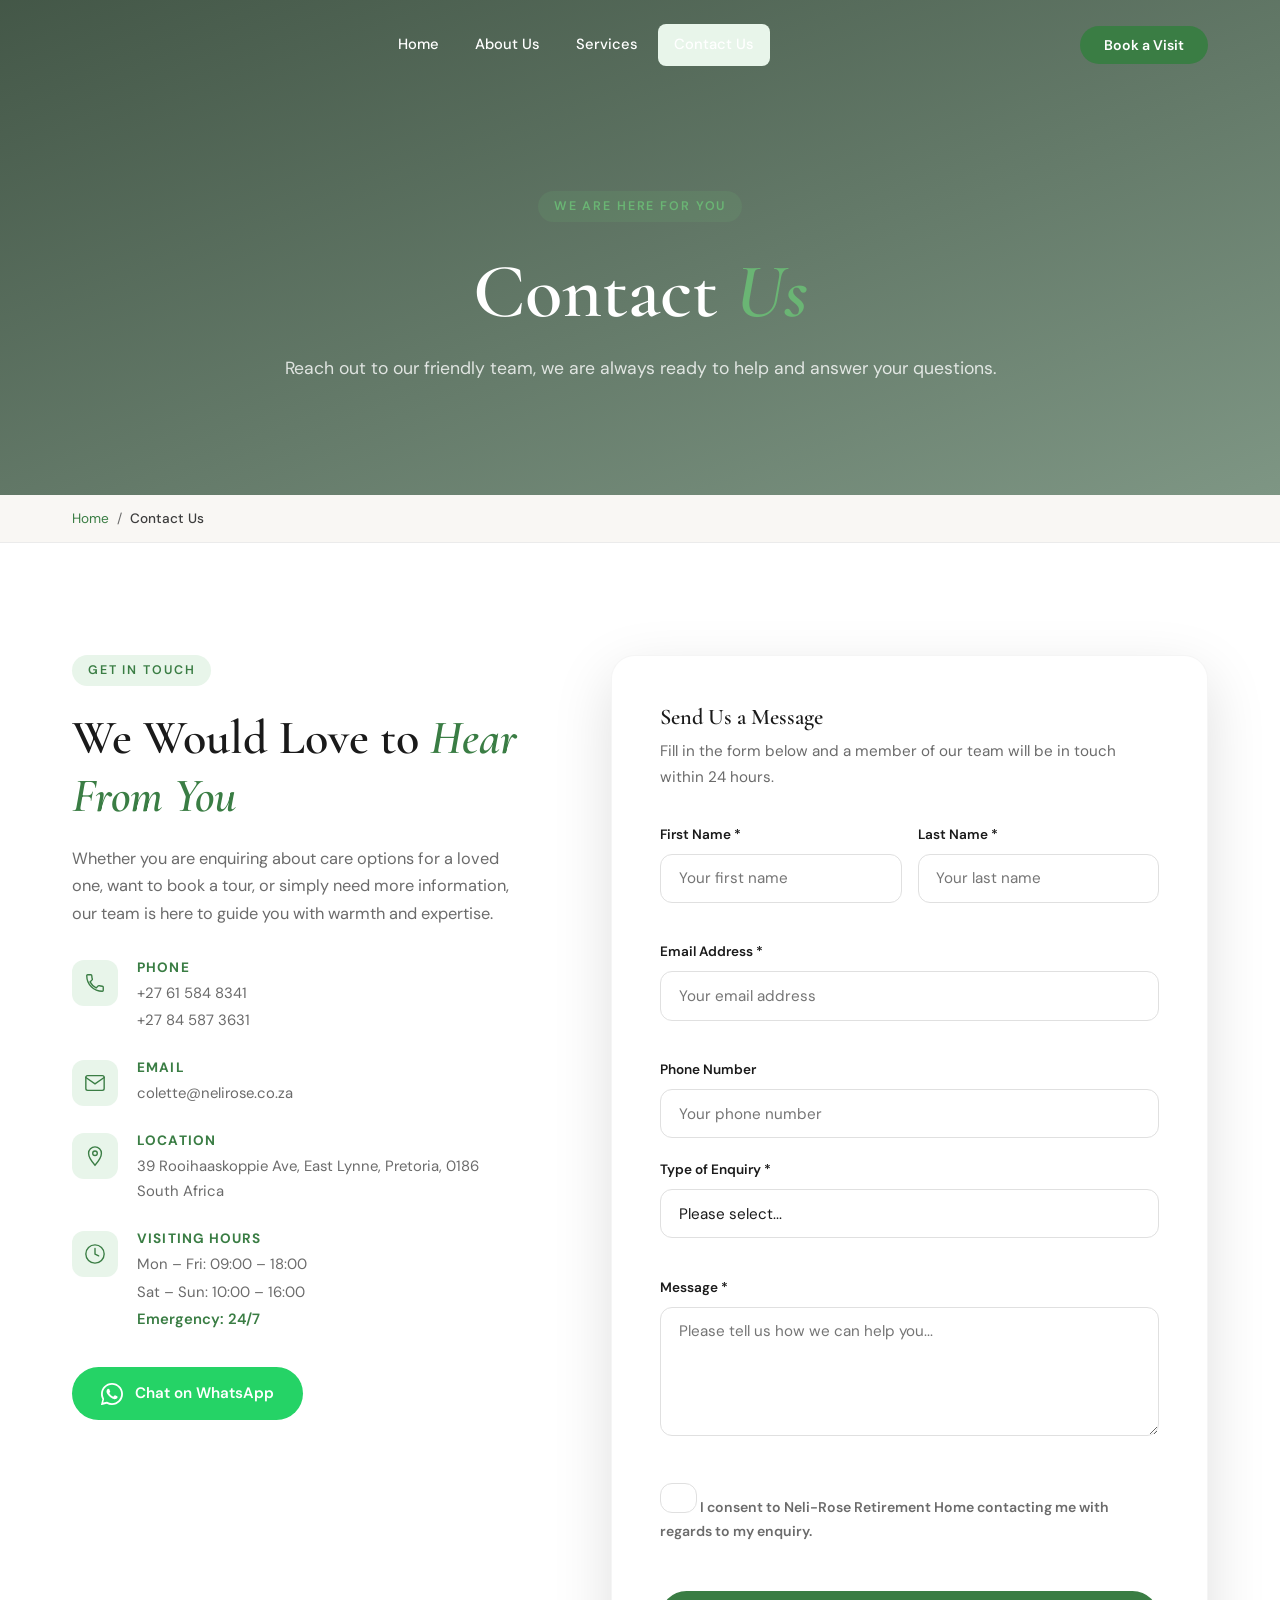
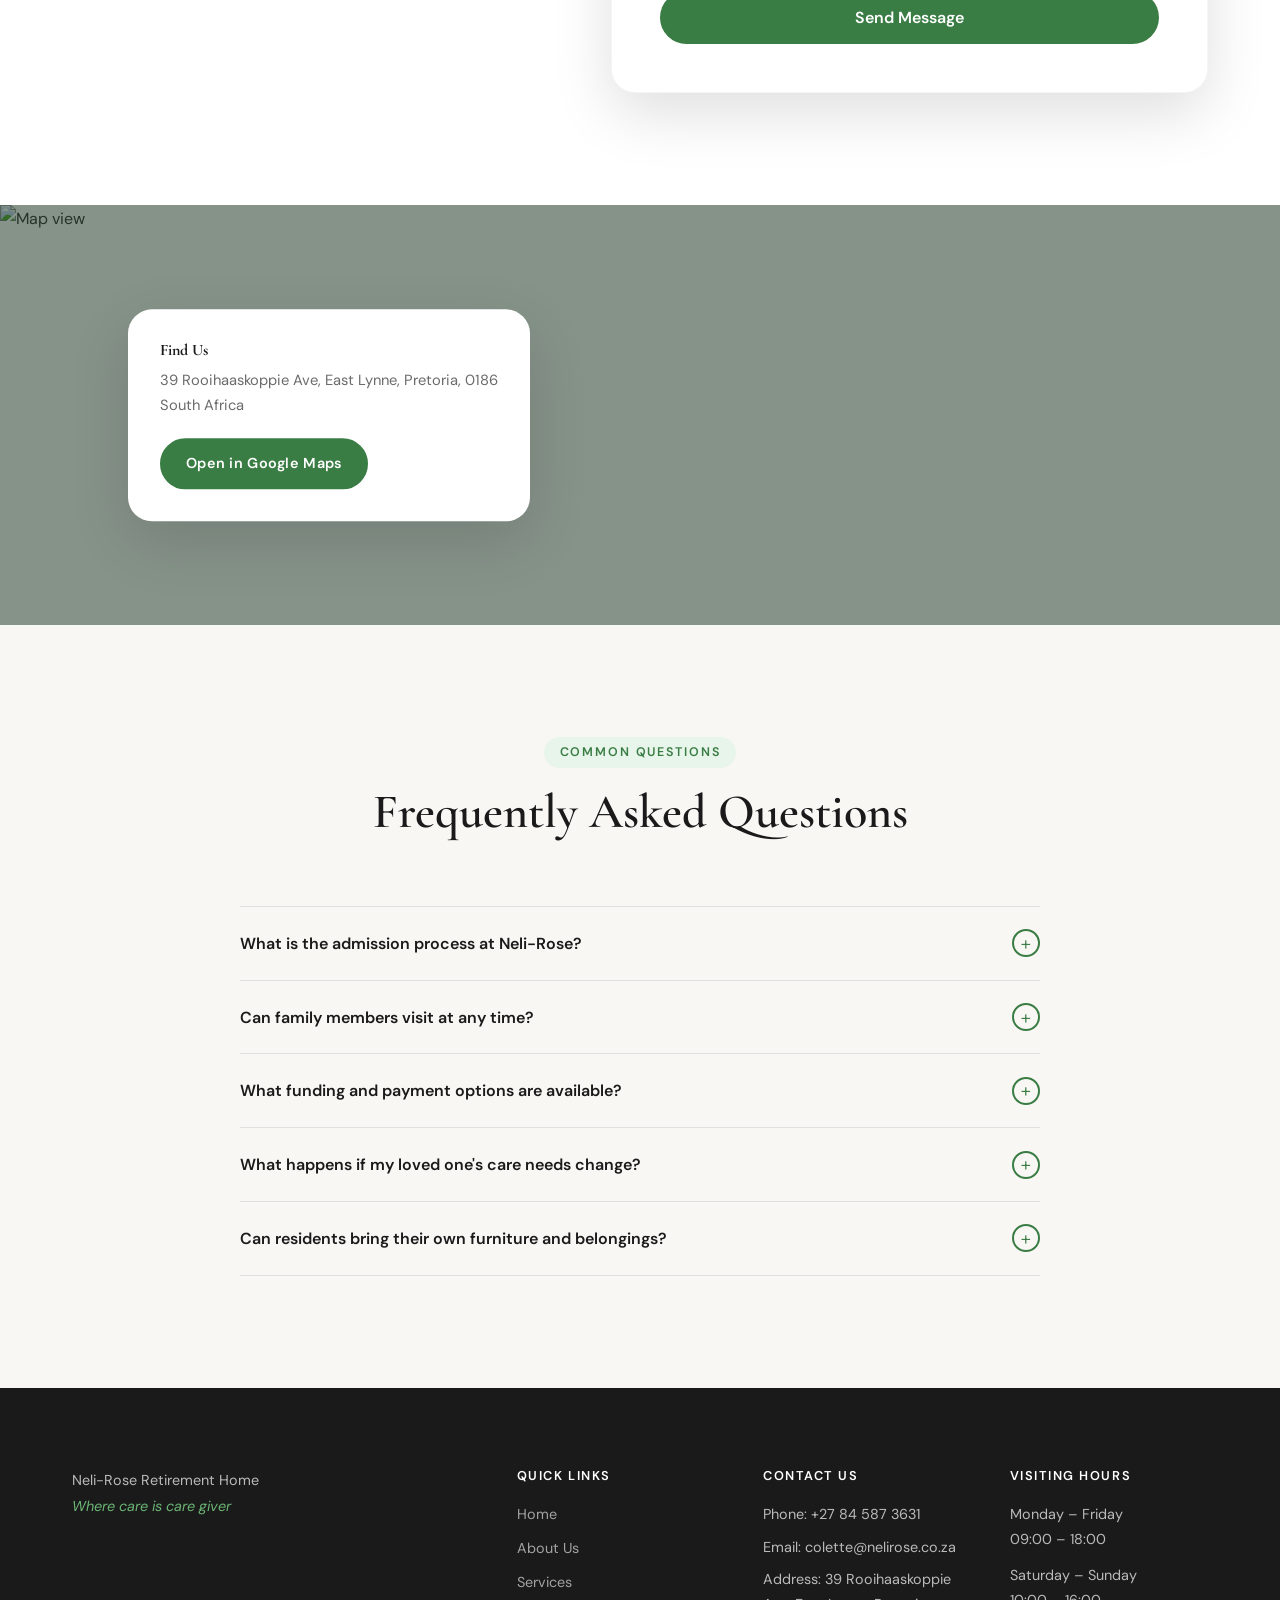
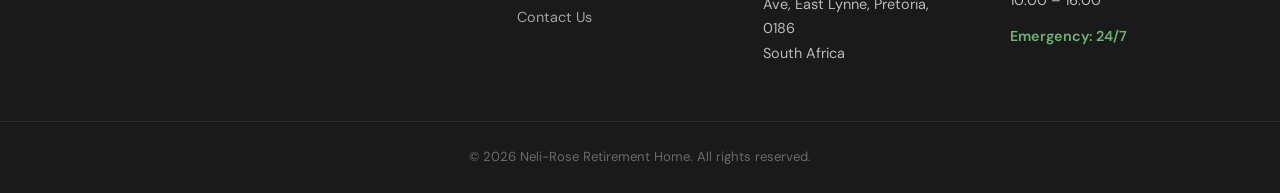
==== contact.html @ 3fb460cc "Add files via upload" ====
<!DOCTYPE html>
<html lang="en">
<head>
  <meta charset="UTF-8" />
  <meta name="viewport" content="width=device-width, initial-scale=1.0" />
  <title>Contact Us | Neli-Rose Retirement Home</title>
  <link rel="stylesheet" href="home.css" />
  <link rel="stylesheet" href="about.css" />
  <link rel="stylesheet" href="contact.css" />
  <link href="https://fonts.googleapis.com/css2?family=Cormorant+Garamond:ital,wght@0,400;0,600;1,400&family=DM+Sans:wght@300;400;500;600&display=swap" rel="stylesheet" />
</head>
<body>

  <nav class="navbar scrolled" id="navbar">
    <div class="nav-inner">
      <a href="home.html" class="nav-logo">
        <img src="Photos/Logo.png" alt="Neli-Rose Logo" onerror="this.style.display='none'"/>
        <span class="logo-fallback" style="display:none">Neli-Rose</span>
      </a>
      <ul class="nav-links">
        <li><a href="home.html">Home</a></li>
        <li><a href="about.html">About Us</a></li>
        <li><a href="services.html">Services</a></li>
        <li><a href="contact.html" class="active">Contact Us</a></li>
      </ul>
      <button class="nav-cta" onclick="location.href='contact.html'">Book a Visit</button>
      <button class="hamburger" id="hamburger"><span></span><span></span><span></span></button>
    </div>
    <div class="mobile-menu" id="mobileMenu">
      <a href="home.html">Home</a>
      <a href="about.html">About Us</a>
      <a href="services.html">Services</a>
      <a href="contact.html">Contact Us</a>
    </div>
  </nav>

  <section class="page-hero">
    <div class="page-hero-bg" style="background-image:url('Photos/green\ roses\ background.jpeg')"></div>
    <div class="page-hero-overlay"></div>
    <div class="page-hero-content">
      <span class="section-tag light">We are here for you</span>
      <h1>Contact <em>Us</em></h1>
      <p>Reach out to our friendly team, we are always ready to help and answer your questions.</p>
    </div>
  </section>

  <div class="breadcrumb-bar">
    <div class="container">
      <a href="home.html">Home</a> <span>/</span> <span>Contact Us</span>
    </div>
  </div>

  <!-- CONTACT MAIN -->
  <section class="contact-section">
    <div class="container contact-layout">

      <!-- INFO SIDEBAR -->
      <div class="contact-info reveal-left">
        <span class="section-tag">Get In Touch</span>
        <h2>We Would Love to <em>Hear From You</em></h2>
        <p>Whether you are enquiring about care options for a loved one, want to book a tour, or simply need more information, our team is here to guide you with warmth and expertise.</p>

        <div class="info-items">
          <div class="info-item">
            <div class="info-icon">
              <svg viewBox="0 0 24 24" fill="none"><path d="M6.62 10.79c1.44 2.83 3.76 5.14 6.59 6.59l2.2-2.2c.27-.27.67-.36 1.02-.24 1.12.37 2.33.57 3.57.57.55 0 1 .45 1 1V20c0 .55-.45 1-1 1-9.39 0-17-7.61-17-17 0-.55.45-1 1-1h3.5c.55 0 1 .45 1 1 0 1.25.2 2.45.57 3.57.11.35.03.74-.25 1.02l-2.2 2.2z" stroke="currentColor" stroke-width="1.5"/></svg>
            </div>
            <div>
              <h4>Phone</h4>
              <p>+27 61 584 8341</p>
              <p>+27  84 587 3631</p>
            </div>
          </div>
          <div class="info-item">
            <div class="info-icon">
              <svg viewBox="0 0 24 24" fill="none"><path d="M4 4h16c1.1 0 2 .9 2 2v12c0 1.1-.9 2-2 2H4c-1.1 0-2-.9-2-2V6c0-1.1.9-2 2-2z" stroke="currentColor" stroke-width="1.5"/><path d="M22 6l-10 7L2 6" stroke="currentColor" stroke-width="1.5" stroke-linecap="round"/></svg>
            </div>
            <div>
              <h4>Email</h4>
              <p>colette@nelirose.co.za</p>
              
            </div>
          </div>
          <div class="info-item">
            <div class="info-icon">
              <svg viewBox="0 0 24 24" fill="none"><path d="M12 2C8.13 2 5 5.13 5 9c0 5.25 7 13 7 13s7-7.75 7-13c0-3.87-3.13-7-7-7z" stroke="currentColor" stroke-width="1.5"/><circle cx="12" cy="9" r="2.5" stroke="currentColor" stroke-width="1.5"/></svg>
            </div>
            <div>
              <h4>Location</h4>
               <p>39 Rooihaaskoppie Ave, East Lynne, Pretoria, 0186<br/>South Africa</p>
            </div>
          </div>
          <div class="info-item">
            <div class="info-icon">
              <svg viewBox="0 0 24 24" fill="none"><circle cx="12" cy="12" r="10" stroke="currentColor" stroke-width="1.5"/><path d="M12 6v6l4 2" stroke="currentColor" stroke-width="1.5" stroke-linecap="round"/></svg>
            </div>
            <div>
              <h4>Visiting Hours</h4>
              <p>Mon – Fri: 09:00 – 18:00</p>
              <p>Sat – Sun: 10:00 – 16:00</p>
              <p style="color:var(--green-primary); font-weight:600;">Emergency: 24/7</p>
            </div>
          </div>
        </div>

        <div class="whatsapp-cta">
          <a href="https://wa.me/27615848341" class="btn-whatsapp">
            <svg viewBox="0 0 24 24" fill="currentColor"><path d="M17.472 14.382c-.297-.149-1.758-.867-2.03-.967-.273-.099-.471-.148-.67.15-.197.297-.767.966-.94 1.164-.173.199-.347.223-.644.075-.297-.15-1.255-.463-2.39-1.475-.883-.788-1.48-1.761-1.653-2.059-.173-.297-.018-.458.13-.606.134-.133.298-.347.446-.52.149-.174.198-.298.298-.497.099-.198.05-.371-.025-.52-.075-.149-.669-1.612-.916-2.207-.242-.579-.487-.5-.669-.51-.173-.008-.371-.01-.57-.01-.198 0-.52.074-.792.372-.272.297-1.04 1.016-1.04 2.479 0 1.462 1.065 2.875 1.213 3.074.149.198 2.096 3.2 5.077 4.487.709.306 1.262.489 1.694.625.712.227 1.36.195 1.871.118.571-.085 1.758-.719 2.006-1.413.248-.694.248-1.289.173-1.413-.074-.124-.272-.198-.57-.347z"/><path d="M12 0C5.373 0 0 5.373 0 12c0 2.123.553 4.117 1.522 5.845L.057 23.476a.5.5 0 00.617.617l5.631-1.465A11.95 11.95 0 0012 24c6.627 0 12-5.373 12-12S18.627 0 12 0zm0 22c-1.93 0-3.74-.524-5.29-1.437l-.379-.228-3.943 1.025 1.025-3.943-.228-.379A9.958 9.958 0 012 12C2 6.477 6.477 2 12 2s10 4.477 10 10-4.477 10-10 10z"/></svg>
            Chat on WhatsApp
          </a>
        </div>
      </div>

      <!-- CONTACT FORM -->
      <div class="contact-form-wrap reveal-right">
        <div class="form-card">
          <h3>Send Us a Message</h3>
          <p>Fill in the form below and a member of our team will be in touch within 24 hours.</p>

          <div id="formSuccess" class="form-success" style="display:none">
            <div class="success-icon">
              <svg viewBox="0 0 48 48" fill="none"><circle cx="24" cy="24" r="20" stroke="currentColor" stroke-width="2"/><path d="M14 24l7 7 13-13" stroke="currentColor" stroke-width="2.5" stroke-linecap="round" stroke-linejoin="round"/></svg>
            </div>
            <h4>Message Sent!</h4>
            <p>Thank you for reaching out. We will be in touch with you shortly.</p>
          </div>

          <form id="contactForm" novalidate>
            <div class="form-row">
              <div class="form-group">
                <label for="firstName">First Name *</label>
                <input type="text" id="firstName" name="firstName" placeholder="Your first name" required />
                <span class="field-error" id="err-firstName"></span>
              </div>
              <div class="form-group">
                <label for="lastName">Last Name *</label>
                <input type="text" id="lastName" name="lastName" placeholder="Your last name" required />
                <span class="field-error" id="err-lastName"></span>
              </div>
            </div>
            <div class="form-group">
              <label for="email">Email Address *</label>
              <input type="email" id="email" name="email" placeholder="Your email address" required />
              <span class="field-error" id="err-email"></span>
            </div>
            <div class="form-group">
              <label for="phone">Phone Number</label>
              <input type="tel" id="phone" name="phone" placeholder="Your phone number" />
            </div>
            <div class="form-group">
              <label for="enquiry">Type of Enquiry *</label>
              <select id="enquiry" name="enquiry" required>
                <option value="">Please select...</option>
                <option value="care">Care Options for a Family Member</option>
                <option value="tour">Schedule a Facility Tour</option>
                <option value="pricing">Pricing Information</option>
                <option value="employment">Employment Opportunities</option>
                <option value="other">Other Enquiry</option>
              </select>
              <span class="field-error" id="err-enquiry"></span>
            </div>
            <div class="form-group">
              <label for="message">Message *</label>
              <textarea id="message" name="message" rows="5" placeholder="Please tell us how we can help you..." required></textarea>
              <span class="field-error" id="err-message"></span>
            </div>
            <div class="form-group checkbox-group">
              <label class="checkbox-label">
                <input type="checkbox" id="consent" name="consent" required />
                <span>I consent to Neli-Rose Retirement Home contacting me with regards to my enquiry.</span>
              </label>
              <span class="field-error" id="err-consent"></span>
            </div>
            <button type="submit" class="btn-submit" id="submitBtn">
              <span class="btn-text">Send Message</span>
              <span class="btn-loading" style="display:none">Sending...</span>
            </button>
          </form>
        </div>
      </div>
    </div>
  </section>

  <!-- MAP PLACEHOLDER -->
  <section class="map-section">
    <div class="map-placeholder">
      <div class="map-overlay-card">
        <h4>Find Us</h4>
        <p>39 Rooihaaskoppie Ave, East Lynne, Pretoria, 0186<br/>South Africa</p>
        <a href="https://www.google.com/maps/dir//Neli-Rose+Retirement+Home,+39+Rooihaaskoppie+Ave,+East+Lynne,+Pretoria,+0186/@-25.8163518,28.2643563,15z/data=!3m1!4b1!4m8!4m7!1m0!1m5!1m1!1s0x1ebfdf857c321971:0xb95bab6977ed4e6b!2m2!1d28.2740045!2d-25.7037298?entry=ttu&g_ep=EgoyMDI2MDQxNS4wIKXMDSoASAFQAw%3D%3D" target="_blank" class="btn-primary" style="font-size:0.9rem; padding:0.7rem 1.5rem;">Open in Google Maps</a>
      </div>
      <div class="map-bg">
        <img src="https://images.unsplash.com/photo-1524661135-423995f22d0b?w=1400&q=80" alt="Map view" />
        <div class="map-tint"></div>
      </div>
    </div>
  </section>

  <!-- FAQ -->
  <section class="faq-section">
    <div class="container">
      <div class="section-header reveal-up">
        <span class="section-tag">Common Questions</span>
        <h2>Frequently Asked Questions</h2>
      </div>
      <div class="faq-list">
        <div class="faq-item reveal-up" style="--delay:0.1s">
          <button class="faq-question" aria-expanded="false">
            What is the admission process at Neli-Rose?
            <span class="faq-icon">+</span>
          </button>
          <div class="faq-answer">
            <p>The admission process begins with an initial enquiry and a tour of our facilities. We then conduct a comprehensive care needs assessment to determine the most appropriate level of care. Our admissions team will guide you through all the necessary paperwork and ensure a smooth, supportive transition for your loved one.</p>
          </div>
        </div>
        <div class="faq-item reveal-up" style="--delay:0.2s">
          <button class="faq-question" aria-expanded="false">
            Can family members visit at any time?
            <span class="faq-icon">+</span>
          </button>
          <div class="faq-answer">
            <p>We welcome family visits during our visiting hours (Monday to Friday 09:00 – 18:00, Saturday and Sunday 10:00 – 16:00). We understand the importance of family connection and work to accommodate special requests outside these hours. During certain health circumstances, visiting protocols may be adjusted in the best interests of all residents.</p>
          </div>
        </div>
        <div class="faq-item reveal-up" style="--delay:0.3s">
          <button class="faq-question" aria-expanded="false">
            What funding and payment options are available?
            <span class="faq-icon">+</span>
          </button>
          <div class="faq-answer">
            <p>We accept private payments, medical aid contributions, and can assist families with applications for government subsidies and the South African Social Security Agency (SASSA) grants where applicable. Our financial advisory team is happy to discuss options confidentially and help you find the best solution for your family.</p>
          </div>
        </div>
        <div class="faq-item reveal-up" style="--delay:0.4s">
          <button class="faq-question" aria-expanded="false">
            What happens if my loved one's care needs change?
            <span class="faq-icon">+</span>
          </button>
          <div class="faq-answer">
            <p>Care plans are reviewed regularly and updated as residents' needs evolve. Our multidisciplinary team continuously monitors each resident's health and wellbeing, and we proactively communicate any changes with families. We can adjust care levels within our facility or, if required, assist with transitions to more specialised care environments.</p>
          </div>
        </div>
        <div class="faq-item reveal-up" style="--delay:0.5s">
          <button class="faq-question" aria-expanded="false">
            Can residents bring their own furniture and belongings?
            <span class="faq-icon">+</span>
          </button>
          <div class="faq-answer">
            <p>Absolutely. We strongly encourage residents to personalise their rooms with meaningful belongings, photographs, and small items of furniture that make them feel at home. Our admissions team will provide a detailed list of what is included and what residents are welcome to bring to help make their space uniquely their own.</p>
          </div>
        </div>
      </div>
    </div>
  </section>

  <footer class="footer">
    <div class="footer-inner">
      <div class="footer-brand">
        <img src="Photos/logo1.png" alt="Neli-Rose" class="footer-logo" onerror="this.style.display='none'" />
        <p>Neli-Rose Retirement Home<br/><em>Where care is care giver</em></p>
        
      </div>
      <div class="footer-nav">
        <h4>Quick Links</h4>
        <a href="home.html">Home</a>
        <a href="about.html">About Us</a>
        <a href="services.html">Services</a>
        <a href="contact.html">Contact Us</a>
      </div>
      <div class="footer-contact">
        <h4>Contact Us</h4>
        <p>Phone: +27  84 587 3631</p>
        <p>Email: colette@nelirose.co.za</p>
        <p>Address: 39 Rooihaaskoppie Ave, East Lynne, Pretoria, 0186<br/>South Africa</p>
      </div>
      <div class="footer-hours">
        <h4>Visiting Hours</h4>
        <p>Monday – Friday<br/>09:00 – 18:00</p>
        <p>Saturday – Sunday<br/>10:00 – 16:00</p>
        <p class="emerg">Emergency: 24/7</p>
      </div>
    </div>
    <div class="footer-bottom">
      <p>&copy; 2026 Neli-Rose Retirement Home. All rights reserved.</p>
    </div>
  </footer>

  <script src="home.js"></script>
  <script src="contact.js"></script>
</body>
</html>
---- home.css ----
/* =============================================
   NELI-ROSE RETIREMENT HOME — HOME.CSS
   Shared stylesheet used across ALL pages.
   Contains: CSS variables, base styles, navbar,
   buttons, hero, stats strip, sections,
   testimonials, footer, animations, responsive.
   ============================================= */

/* ---- CSS CUSTOM PROPERTIES (VARIABLES) ----
   Defined on :root so they are accessible
   anywhere in the stylesheet. Changing a value
   here updates it everywhere it is used. */
:root {
  /* Green palette — brand primary colours */
  --green-primary: #3a7d44;   /* main buttons, active links */
  --green-mid:     #4e9a5a;   /* gradient mid-stop */
  --green-light:   #6ab574;   /* hover accents on dark backgrounds */
  --green-pale:    #e8f5ea;   /* subtle tag/card backgrounds */
  --green-tab:     #2d6a35;   /* darker shade for hover states */

  /* Neutral backgrounds */
  --white:     #ffffff;
  --off-white: #f9f7f4;  /* alternate section background */
  --cream:     #fdf6ee;  /* warm testimonials background */

  /* Text colours */
  --dark:       #1a1a1a;  /* headings */
  --dark-mid:   #2c2c2c;  /* card body text */
  --text:       #3d3d3d;  /* standard paragraph text */
  --text-light: #6b6b6b;  /* secondary / muted text */

  /* Accent colours (used sparingly) */
  --red-accent: #c0392b;  /* values bullets, error states */
  --gold:       #c8964a;  /* star ratings */
  --gold-light: #f0d9b5;  /* hero badge text */

  /* Box shadows — sm for subtle lift, lg for floating cards */
  --shadow-sm: 0 2px 12px rgba(0,0,0,0.07);
  --shadow-md: 0 8px 32px rgba(0,0,0,0.10);
  --shadow-lg: 0 20px 60px rgba(0,0,0,0.13);

  /* Border-radius design tokens */
  --radius:    12px;   /* cards, inputs */
  --radius-lg: 24px;   /* image frames, large cards */

  /* Single shared easing transition */
  --transition: 0.35s cubic-bezier(0.4, 0, 0.2, 1);
}

/* ---- GLOBAL RESET ----
   Removes default browser margin/padding.
   box-sizing: border-box means padding is included
   inside element widths — avoids layout surprises. */
*, *::before, *::after {
  box-sizing: border-box;
  margin: 0;
  padding: 0;
}

/* Smooth scrolling when anchor links are clicked */
html { scroll-behavior: smooth; }

/* Base body — font, background, text colour, no horizontal overflow */
body {
  font-family: 'DM Sans', sans-serif;
  background: var(--white);
  color: var(--text);
  line-height: 1.7;
  overflow-x: hidden;
}

/* ---- TYPOGRAPHY ----
   Headings: Cormorant Garamond (serif/editorial feel)
   Body: DM Sans (clean modern sans-serif)
   clamp() scales font sizes fluidly between mobile and desktop */
h1, h2, h3, h4 {
  font-family: 'Cormorant Garamond', serif;
  line-height: 1.2;
  color: var(--dark);
}
h1 { font-size: clamp(2.8rem, 6vw, 5rem); font-weight: 600; }
h2 { font-size: clamp(2rem, 4vw, 3rem);   font-weight: 600; }
h3 { font-size: 1.4rem; font-weight: 600; }

/* <em> tags render in brand green italic for highlights */
em { font-style: italic; color: var(--green-primary); }

a   { text-decoration: none; color: inherit; }
img { display: block; max-width: 100%; }

/* Reusable centred max-width wrapper for all sections */
.container { max-width: 1200px; margin: 0 auto; padding: 0 2rem; }


/* =============================================
   BUTTONS
   ============================================= */

/* Primary filled green button — main CTAs */
.btn-primary {
  display: inline-block;
  background: var(--green-primary);
  color: var(--white);
  padding: 0.85rem 2.2rem;
  border-radius: 50px;   /* pill shape */
  font-family: 'DM Sans', sans-serif;
  font-weight: 600;
  font-size: 0.95rem;
  letter-spacing: 0.02em;
  transition: var(--transition);
  border: 2px solid var(--green-primary);
  cursor: pointer;
}
.btn-primary:hover {
  background: var(--green-tab);
  border-color: var(--green-tab);
  transform: translateY(-2px);  /* subtle lift on hover */
  box-shadow: 0 8px 24px rgba(58,125,68,0.3);
}

/* Ghost/outline button — used over dark/image backgrounds */
.btn-outline {
  display: inline-block;
  background: transparent;
  color: var(--white);
  padding: 0.85rem 2.2rem;
  border-radius: 50px;
  font-family: 'DM Sans', sans-serif;
  font-weight: 600;
  font-size: 0.95rem;
  letter-spacing: 0.02em;
  border: 2px solid rgba(255,255,255,0.7);
  transition: var(--transition);
}
.btn-outline:hover {
  background: rgba(255,255,255,0.15);
  border-color: var(--white);
  transform: translateY(-2px);
}

/* Light outline variant — used on coloured CTA banners */
.btn-outline-light {
  display: inline-block;
  background: transparent;
  color: var(--white);
  padding: 0.85rem 2.2rem;
  border-radius: 50px;
  font-family: 'DM Sans', sans-serif;
  font-weight: 600;
  font-size: 0.95rem;
  border: 2px solid rgba(255,255,255,0.6);
  transition: var(--transition);
}
.btn-outline-light:hover {
  background: rgba(255,255,255,0.15);
  border-color: white;
}


/* =============================================
   SECTION TAGS (small pill labels above headings)
   ============================================= */
.section-tag {
  display: inline-block;
  font-size: 0.78rem;
  font-weight: 600;
  letter-spacing: 0.15em;
  text-transform: uppercase;
  color: var(--green-primary);
  background: var(--green-pale);
  padding: 0.3rem 1rem;
  border-radius: 50px;
  margin-bottom: 1rem;
}
/* Light variant used on dark backgrounds */
.section-tag.light {
  color: var(--green-light);
  background: rgba(106,181,116,0.15);
}


/* =============================================
   NAVBAR
   Fixed to viewport top.
   Becomes white + shadow when user scrolls > 50px
   (the .scrolled class is added by home.js).
   ============================================= */
.navbar {
  position: fixed;
  top: 0; left: 0; right: 0;
  z-index: 1000;      /* ensures navbar is above all page content */
  transition: var(--transition);
  padding: 0;
}

/* Applied by JS on scroll — white background with shadow */
.navbar.scrolled {
  background: var(--white);
  box-shadow: var(--shadow-sm);
}

/* Horizontal flex row: logo | nav links | CTA */
.nav-inner {
  max-width: 1200px;
  margin: 0 auto;
  padding: 0 2rem;
  height: 90px;   /* increased from 80px to accommodate the larger logo */
  display: flex;
  align-items: center;
  justify-content: space-between;
  gap: 2rem;
}

.nav-logo { display: flex; align-items: center; }

/* Logo image:
   - 72px height so the Neli-Rose text on the logo is readable
   - mix-blend-mode: multiply removes the white PNG background
     by making white pixels transparent on a white surface —
     no need to manually edit the logo image file */
.nav-logo img {
  height: 72px;
  width: auto;
  object-fit: contain;
  mix-blend-mode: multiply;
}

/* Fallback text if logo.png file is not found */
.logo-fallback {
  font-family: 'Cormorant Garamond', serif;
  font-size: 1.4rem;
  font-weight: 600;
  color: var(--dark);
}

/* Horizontal navigation link list */
.nav-links {
  display: flex;
  list-style: none;
  gap: 0.25rem;
  align-items: center;
}
.nav-links a {
  display: block;
  padding: 0.5rem 1rem;
  font-size: 0.92rem;
  font-weight: 500;
  color: var(--dark);
  border-radius: 8px;
  transition: var(--transition);
}
/* When navbar is transparent (over hero), links must be white */
.navbar:not(.scrolled) .nav-links a { color: var(--white); }
.nav-links a:hover, .nav-links a.active {
  color: var(--green-primary);
  background: var(--green-pale);
}
.navbar:not(.scrolled) .nav-links a:hover {
  background: rgba(255,255,255,0.2);
  color: var(--white);
}

/* "Book a Visit" green pill button in the navbar */
.nav-cta {
  background: var(--green-primary);
  color: var(--white);
  border: none;
  padding: 0.6rem 1.5rem;
  border-radius: 50px;
  font-family: 'DM Sans', sans-serif;
  font-weight: 600;
  font-size: 0.88rem;
  cursor: pointer;
  transition: var(--transition);
  white-space: nowrap;
}
.nav-cta:hover { background: var(--green-tab); }

/* Hamburger icon — hidden on desktop, shown on mobile */
.hamburger {
  display: none;
  flex-direction: column;
  gap: 5px;
  background: none;
  border: none;
  cursor: pointer;
  padding: 0.5rem;
}
.hamburger span {
  display: block;
  width: 24px;
  height: 2px;
  background: var(--dark);
  transition: var(--transition);
  border-radius: 2px;
}
/* White bars when navbar is transparent over hero */
.navbar:not(.scrolled) .hamburger span { background: var(--white); }

/* Mobile dropdown — hidden by default, shown when JS adds .open */
.mobile-menu {
  display: none;
  flex-direction: column;
  background: var(--white);
  padding: 1rem 2rem;
  border-top: 1px solid #eee;
  box-shadow: var(--shadow-md);
}
.mobile-menu.open { display: flex; }
.mobile-menu a {
  padding: 0.75rem 0;
  font-weight: 500;
  color: var(--dark);
  border-bottom: 1px solid #f0f0f0;
}
.mobile-menu a:last-child { border-bottom: none; }


/* =============================================
   HERO SECTION
   Full viewport-height with parallax background,
   dark green overlay gradient, and staggered text
   animations using CSS keyframes.
   ============================================= */
.hero {
  position: relative;
  min-height: 100vh;
  display: flex;
  align-items: center;
  overflow: hidden;
}

/* Background image layer — starts at scale(1.05) to allow
   a slow zoom-out effect. Actual zoom is triggered by
   .hero.loaded class added via home.js after page load. */
.hero-bg {
  position: absolute;
  inset: 0;
  background: url('Photos/background1.jpeg') center/cover no-repeat;
  transform: scale(1.05);
  transition: transform 8s ease;
}
.hero.loaded .hero-bg { transform: scale(1); }

/* Dark green gradient overlay for text contrast */
.hero-overlay {
  position: absolute;
  inset: 0;
  background: linear-gradient(
    120deg,
    rgba(20, 45, 25, 0.82) 0%,
    rgba(35, 75, 45, 0.65) 50%,
    rgba(15, 30, 20, 0.5) 100%
  );
}

/* Hero text content — z-index 2 places it above overlay */
.hero-content {
  position: relative;
  z-index: 2;
  max-width: 1200px;
  margin: 0 auto;
  padding: 0 2rem;
  padding-top: 80px; /* compensates for the fixed navbar height */
}

/* Small gold pill badge above the heading */
.hero-badge {
  display: inline-block;
  font-size: 0.78rem;
  font-weight: 600;
  letter-spacing: 0.15em;
  text-transform: uppercase;
  color: var(--gold-light);
  border: 1px solid rgba(200,150,74,0.4);
  padding: 0.4rem 1.2rem;
  border-radius: 50px;
  margin-bottom: 1.5rem;
  animation: fadeInUp 0.8s ease both;
}

/* Staggered animations — each element starts slightly later */
.hero-title {
  color: var(--white);
  margin-bottom: 1.5rem;
  max-width: 700px;
  animation: fadeInUp 0.8s 0.2s ease both;  /* 0.2s delay */
}
.hero-title em { color: var(--green-light); }

.hero-sub {
  color: rgba(255,255,255,0.85);
  font-size: 1.12rem;
  max-width: 540px;
  margin-bottom: 2.5rem;
  animation: fadeInUp 0.8s 0.4s ease both;  /* 0.4s delay */
}

.hero-actions {
  display: flex;
  gap: 1rem;
  flex-wrap: wrap;
  animation: fadeInUp 0.8s 0.6s ease both;  /* 0.6s delay */
}

/* Animated scroll hint at the bottom of the hero */
.hero-scroll-indicator {
  position: absolute;
  bottom: 2.5rem;
  left: 50%;
  transform: translateX(-50%);
  display: flex;
  flex-direction: column;
  align-items: center;
  gap: 0.5rem;
  color: rgba(255,255,255,0.6);
  font-size: 0.7rem;
  letter-spacing: 0.1em;
  text-transform: uppercase;
  z-index: 2;
  animation: fadeIn 1s 1s ease both;
}
.scroll-line {
  width: 1px;
  height: 40px;
  background: linear-gradient(to bottom, rgba(255,255,255,0.6), transparent);
  animation: scrollPulse 2s infinite;
}


/* =============================================
   STATS STRIP
   Dark bar below hero showing key numbers.
   Counter animation runs in home.js via
   IntersectionObserver when the strip enters view.
   ============================================= */
.stats-strip {
  background: var(--dark);
  padding: 2.5rem 2rem;
  display: flex;
  justify-content: center;
  align-items: center;
  gap: 0;
  flex-wrap: wrap;
}
.stat-item {
  text-align: center;
  padding: 0 3rem;
  color: var(--white);
}
/* Large number in brand serif font */
.stat-num {
  font-family: 'Cormorant Garamond', serif;
  font-size: 3rem;
  font-weight: 600;
  color: var(--green-light);
  line-height: 1;
}
.stat-unit { font-size: 1.5rem; color: var(--green-light); }
.stat-item p { font-size: 0.85rem; color: rgba(255,255,255,0.6); margin-top: 0.3rem; }
/* Thin vertical divider between stat items */
.stat-divider { width: 1px; height: 60px; background: rgba(255,255,255,0.15); }


/* =============================================
   WELCOME SECTION — two-column layout
   ============================================= */
.welcome-section { padding: 7rem 0; background: var(--white); }

/* Reusable two-column CSS grid — used in multiple sections */
.two-col {
  display: grid;
  grid-template-columns: 1fr 1fr;
  gap: 5rem;
  align-items: center;
}

.welcome-image-block { position: relative; }

/* Rounded image frame with hover zoom effect */
.img-frame {
  position: relative;
  border-radius: var(--radius-lg);
  overflow: hidden;
  aspect-ratio: 4/5;
}
.img-frame img {
  width: 100%; height: 100%;
  object-fit: cover;
  transition: transform 0.6s ease;
}
.img-frame:hover img { transform: scale(1.04); }

/* Floating badge positioned outside image at bottom-right */
.img-badge {
  position: absolute;
  bottom: 2rem; right: -1.5rem;
  background: var(--white);
  border-radius: var(--radius);
  padding: 1.2rem 1.5rem;
  box-shadow: var(--shadow-lg);
  text-align: center;
  min-width: 140px;
}
.badge-num {
  display: block;
  font-family: 'Cormorant Garamond', serif;
  font-size: 2.5rem; font-weight: 600;
  color: var(--green-primary);
  line-height: 1;
}
.badge-label { font-size: 0.75rem; color: var(--text-light); font-weight: 500; }

.welcome-text h2 { margin-bottom: 1.5rem; }
.welcome-text p  { margin-bottom: 1.2rem; color: var(--text-light); font-size: 1.02rem; }


/* =============================================
   SERVICES PREVIEW — 3-column card grid
   ============================================= */
.services-preview { padding: 7rem 0; background: var(--off-white); }

/* Centred heading + description used before grid sections */
.section-header {
  text-align: center;
  max-width: 620px;
  margin: 0 auto 4rem;
}
.section-header h2 { margin-bottom: 1rem; }
.section-header p  { color: var(--text-light); }

/* 3-column responsive grid */
.services-grid {
  display: grid;
  grid-template-columns: repeat(3, 1fr);
  gap: 2rem;
}

/* White card with an animated green underline on hover */
.service-card {
  background: var(--white);
  border-radius: var(--radius-lg);
  padding: 2.5rem 2rem;
  transition: var(--transition);
  border: 1px solid transparent;
  position: relative;
  overflow: hidden;
}
/* Underline pseudo-element animates from scaleX(0) to scaleX(1) */
.service-card::before {
  content: '';
  position: absolute;
  bottom: 0; left: 0; right: 0;
  height: 3px;
  background: var(--green-primary);
  transform: scaleX(0);
  transition: var(--transition);
}
.service-card:hover {
  transform: translateY(-6px);
  box-shadow: var(--shadow-lg);
  border-color: var(--green-pale);
}
.service-card:hover::before { transform: scaleX(1); }

/* Icon box changes colour on card hover */
.service-icon {
  width: 56px; height: 56px;
  background: var(--green-pale);
  border-radius: 16px;
  display: flex; align-items: center; justify-content: center;
  margin-bottom: 1.5rem;
  color: var(--green-primary);
  transition: var(--transition);
}
.service-icon svg { width: 28px; height: 28px; }
.service-card:hover .service-icon { background: var(--green-primary); color: var(--white); }

.service-card h3 { margin-bottom: 0.75rem; font-size: 1.2rem; }
.service-card p  { color: var(--text-light); font-size: 0.95rem; margin-bottom: 1.5rem; }

/* Animated arrow text link */
.card-link {
  font-size: 0.88rem; font-weight: 600;
  color: var(--green-primary);
  display: inline-flex; align-items: center; gap: 0.3rem;
  transition: var(--transition);
}
.card-link::after { content: ' →'; transition: var(--transition); }
.card-link:hover  { color: var(--green-tab); }
.card-link:hover::after { margin-left: 4px; }


/* =============================================
   WHY CHOOSE US — dark section
   ============================================= */
.why-section { padding: 7rem 0; background: var(--dark); color: var(--white); }

.why-inner {
  display: grid;
  grid-template-columns: 1fr 1fr;
  gap: 5rem;
  align-items: center;
}
.why-text h2 { color: var(--white); margin-bottom: 2rem; }

/* Bullet list with custom dot markers */
.why-list {
  list-style: none;
  display: flex; flex-direction: column;
  gap: 1.5rem; margin-bottom: 2.5rem;
}
.why-list li  { display: flex; gap: 1.2rem; align-items: flex-start; }
.why-dot {
  width: 10px; height: 10px; min-width: 10px;
  border-radius: 50%; background: var(--green-light); margin-top: 0.6rem;
}
.why-list strong { display: block; color: var(--white); font-family: 'DM Sans', sans-serif; margin-bottom: 0.3rem; }
.why-list p { color: rgba(255,255,255,0.6); font-size: 0.95rem; }

.why-image { position: relative; }
.why-image img { border-radius: var(--radius-lg); width: 100%; aspect-ratio: 4/5; object-fit: cover; }

/* Floating quote card overlapping the image */
.why-quote-card {
  position: absolute;
  bottom: -2rem; left: -2rem;
  background: var(--white);
  border-radius: var(--radius);
  padding: 1.5rem;
  max-width: 320px;
  box-shadow: var(--shadow-lg);
}
.why-quote-card p {
  font-family: 'Cormorant Garamond', serif;
  font-size: 1.05rem; font-style: italic;
  color: var(--dark); margin-bottom: 0.75rem; line-height: 1.6;
}
.why-quote-card span { font-size: 0.78rem; font-weight: 600; color: var(--green-primary); letter-spacing: 0.05em; }



/* =============================================
   CTA BANNER — full-width green gradient strip
   ============================================= */
.cta-banner {
  background: linear-gradient(135deg, var(--green-tab) 0%, var(--green-primary) 50%, var(--green-mid) 100%);
  padding: 6rem 2rem;
  text-align: center;
}
.cta-inner { max-width: 700px; margin: 0 auto; }
.cta-banner h2 { color: var(--white); margin-bottom: 1rem; }
.cta-banner p  { color: rgba(255,255,255,0.85); margin-bottom: 2.5rem; font-size: 1.1rem; }
.cta-buttons   { display: flex; gap: 1rem; justify-content: center; flex-wrap: wrap; }
/* White-filled btn on the green banner for contrast */
.cta-buttons .btn-primary { background: white; color: var(--green-primary); border-color: white; }
.cta-buttons .btn-primary:hover { background: var(--green-pale); }


/* =============================================
   FOOTER — 4-column dark footer
   ============================================= */
.footer { background: var(--dark); color: rgba(255,255,255,0.7); }
.footer-inner {
  max-width: 1200px; margin: 0 auto;
  padding: 5rem 2rem 3rem;
  display: grid;
  grid-template-columns: 2fr 1fr 1fr 1fr; /* brand column wider than others */
  gap: 3rem;
}
/* CSS filter inverts logo to white for dark background */
.footer-logo {
  height: 60px; width: auto; object-fit: contain;
  margin-bottom: 1rem;
  filter: brightness(0) invert(1);
}
.footer-brand p  { font-size: 0.9rem; line-height: 1.8; margin-bottom: 1.5rem; }
.footer-brand em { color: var(--green-light); }
.social-links { display: flex; gap: 0.75rem; }
.social-links a {
  width: 36px; height: 36px; border-radius: 50%;
  border: 1px solid rgba(255,255,255,0.2);
  display: flex; align-items: center; justify-content: center;
  font-size: 0.75rem; font-weight: 700;
  color: rgba(255,255,255,0.6); transition: var(--transition);
}
.social-links a:hover { background: var(--green-primary); border-color: var(--green-primary); color: white; }

/* Column section headings in caps */
.footer-nav h4, .footer-contact h4, .footer-hours h4 {
  font-family: 'DM Sans', sans-serif;
  font-size: 0.8rem; font-weight: 600;
  letter-spacing: 0.12em; text-transform: uppercase;
  color: var(--white); margin-bottom: 1.2rem;
}
.footer-nav a { display: block; color: rgba(255,255,255,0.6); font-size: 0.9rem; margin-bottom: 0.6rem; transition: var(--transition); }
.footer-nav a:hover { color: var(--green-light); }
.footer-contact p { font-size: 0.9rem; margin-bottom: 0.5rem; }
.footer-hours p   { font-size: 0.9rem; margin-bottom: 0.75rem; }
.emerg { color: var(--green-light); font-weight: 600; }

/* Thin copyright bar */
.footer-bottom {
  border-top: 1px solid rgba(255,255,255,0.08);
  padding: 1.5rem 2rem; text-align: center;
  font-size: 0.82rem; color: rgba(255,255,255,0.35);
}


/* =============================================
   SCROLL REVEAL ANIMATIONS
   Elements start hidden (opacity:0 + translated).
   home.js uses IntersectionObserver to add .visible
   when elements enter the viewport.
   ============================================= */

/* fadeInUp — used for hero text stagger */
@keyframes fadeInUp {
  from { opacity: 0; transform: translateY(30px); }
  to   { opacity: 1; transform: translateY(0); }
}
/* fadeIn — used for scroll indicator */
@keyframes fadeIn {
  from { opacity: 0; }
  to   { opacity: 1; }
}
/* scrollPulse — repeating pulse on the scroll line */
@keyframes scrollPulse {
  0%, 100% { opacity: 0.6; transform: scaleY(1); }
  50%       { opacity: 1;   transform: scaleY(1.2); }
}

/* Three reveal directions, all starting invisible */
.reveal-up, .reveal-left, .reveal-right {
  opacity: 0;
  transform: translateY(40px);
  transition: opacity 0.7s ease, transform 0.7s ease;
}
.reveal-left  { transform: translateX(-40px); }  /* slides from left */
.reveal-right { transform: translateX(40px); }   /* slides from right */

/* .visible class resets transform — element slides/fades into place */
.reveal-up.visible,
.reveal-left.visible,
.reveal-right.visible {
  opacity: 1;
  transform: translate(0);
}
/* Optional stagger: add style="--delay:0.2s" to an element */
.reveal-up { transition-delay: var(--delay, 0s); }


/* =============================================
   RESPONSIVE BREAKPOINTS
   ============================================= */

/* Tablet — 2-col service grid, 2-col footer */
@media (max-width: 1024px) {
  .services-grid { grid-template-columns: repeat(2, 1fr); }
  .footer-inner  { grid-template-columns: 1fr 1fr; }
}

/* Mobile — hamburger replaces nav links; grids stack to single column */
@media (max-width: 768px) {
  .nav-links, .nav-cta { display: none; }
  .hamburger            { display: flex; }
  .two-col, .why-inner  { grid-template-columns: 1fr; gap: 3rem; }
  .img-badge            { right: 1rem; }
  .why-image            { order: -1; } /* shows image above text on mobile */
  .why-quote-card       { position: relative; bottom: auto; left: auto; margin-top: 1rem; }
  .services-grid        { grid-template-columns: 1fr; }
  .testimonials-track   { grid-template-columns: 1fr; }
  .stats-strip          { gap: 1rem; }
  .stat-item            { padding: 1rem 2rem; }
  .stat-divider         { width: 100%; height: 1px; }
  .footer-inner         { grid-template-columns: 1fr; gap: 2rem; }
  .hero-actions         { flex-direction: column; align-items: flex-start; }
}
---- about.css ----
/* =============================================
   NELI-ROSE — ABOUT.CSS
  
   ============================================= */


/* =============================================
   PAGE HERO BANNER
  
   ============================================= */
.page-hero {
  position: relative;
  height: 55vh;
  min-height: 380px;
  display: flex;
  align-items: center;
  justify-content: center;
  text-align: center;
  padding-top: 80px;  /* prevents content hiding behind fixed navbar */
  overflow: hidden;
}

/* Background image div separate from content so the
   hover scale does NOT zoom the text */
.page-hero-bg {
  position: absolute;
  inset: 0;
  background-size: cover;
  background-position: center;
  transform: scale(1.05);       /* slight pre-zoom for the hover effect */
  transition: transform 6s ease;
}
.page-hero:hover .page-hero-bg { transform: scale(1); }  /* zooms out on hover */

/* Dark green gradient overlay for text readability */
.page-hero-overlay {
  position: absolute;
  inset: 0;
  background: linear-gradient(160deg, rgba(15,40,20,0.78) 0%, rgba(40,80,50,0.6) 100%);
}

/* Text block z-index ensures it sits above both bg and overlay */
.page-hero-content {
  position: relative;
  z-index: 2;
  color: white;
}
.page-hero-content h1   { color: white; margin: 0.5rem 0 1rem; }
.page-hero-content p    { color: rgba(255,255,255,0.8); font-size: 1.1rem; }
.page-hero-content em   { color: var(--green-light); }


/* =============================================
   BREADCRUMB NAVIGATION BAR
   Sits below the page hero to show location
   within the site. Helps with usability and SEO.
   ============================================= */
.breadcrumb-bar {
  background: var(--off-white);
  border-bottom: 1px solid #ebebeb;
  padding: 0.75rem 0;
}
.breadcrumb-bar .container {
  display: flex;
  gap: 0.5rem;
  align-items: center;
  font-size: 0.85rem;
  color: var(--text-light);
}
.breadcrumb-bar a               { color: var(--green-primary); }
.breadcrumb-bar span:last-child { color: var(--text); font-weight: 500; }


/* =============================================
   OUR STORY SECTION
   Two-column layout (shared .two-col grid from
   home.css). This section just adds padding
   and paragraph spacing.
   ============================================= */
.story-section { padding: 7rem 0; background: var(--white); }
.story-section p { color: var(--text-light); margin-bottom: 1.2rem; font-size: 1.02rem; }


/* =============================================
   MISSION VISION VALUES (MVV) GRID
   Three equal cards in a CSS grid.
   Each card has a coloured top border to
   visually distinguish the three pillars.
   ============================================= */
.mvv-section { padding: 6rem 0; background: var(--off-white); }

.mvv-grid {
  display: grid;
  grid-template-columns: repeat(3, 1fr);  /* 3 equal columns on desktop */
  gap: 2rem;
}

/* Base card styles */
.mvv-card {
  background: var(--white);
  border-radius: var(--radius-lg);
  padding: 3rem 2.5rem;
  box-shadow: var(--shadow-sm);
  transition: var(--transition);
  border-top: 4px solid transparent;  /* overridden per card below */
}
.mvv-card:hover {
  transform: translateY(-6px);
  box-shadow: var(--shadow-lg);
}

/* Individual card accent colours */
.mvv-card:nth-child(1) { border-top-color: var(--green-primary); }  /* Mission — green */
.mvv-card:nth-child(2) { border-top-color: var(--gold); }           /* Vision — gold */
.mvv-card:nth-child(3) { border-top-color: var(--red-accent); }     /* Values — red */

/* Icon box — coloured background changes per card type */
.mvv-icon {
  width: 64px; height: 64px;
  border-radius: 18px;
  display: flex; align-items: center; justify-content: center;
  margin-bottom: 1.5rem;
}
.mvv-icon svg { width: 32px; height: 32px; }

/* Three icon colour schemes */
.mvv-icon.mission { background: var(--green-pale);   color: var(--green-primary); }
.mvv-icon.vision  { background: #fdf3e0;             color: var(--gold); }
.mvv-icon.values  { background: #fdecea;             color: var(--red-accent); }

.mvv-card h3 { margin-bottom: 1rem; }
.mvv-card p  { color: var(--text-light); font-size: 0.97rem; line-height: 1.8; }

/* Bullet list for values — custom red dot markers */
.values-list { list-style: none; padding: 0; margin: 0; }
.values-list li {
  color: var(--text-light);
  font-size: 0.95rem;
  padding: 0.4rem 0 0.4rem 1.2rem;
  border-bottom: 1px solid #f0f0f0;
  position: relative;
}
/* Custom red dot bullet using ::before pseudo-element */
.values-list li::before {
  content: '';
  position: absolute;
  left: 0; top: 50%;
  transform: translateY(-50%);
  width: 6px; height: 6px;
  border-radius: 50%;
  background: var(--red-accent);
}
.values-list li:last-child { border-bottom: none; }



/* =============================================
   FOUNDER SECTION
 
   ============================================= */
.founder-section {
  padding: 6rem 0;
  background: var(--cream);
}
 
/* Two-column grid: 
      */
.founder-card {
  display: grid;
  grid-template-columns: 300px 1fr;
  gap: 4rem;
  align-items: center;           /* vertical centre alignment */
  background: var(--white);
  border-radius: var(--radius-lg);
  padding: 3rem;
  box-shadow: var(--shadow-md);
  margin-top: 1rem;
  max-width: 900px;              /* constrain width so it doesn't stretch too wide */
  margin-left: auto;
  margin-right: auto;
}
 
/* LEFT COLUMN: photo wrapper */
.founder-photo {
  position: relative;
  border-radius: var(--radius-lg);
  overflow: hidden;              /* clips the image to the rounded corners */
}
.founder-photo img {
  width: 100%;
  aspect-ratio: 1;               /* square crop */
  object-fit: cover;
  object-position: top;          /* focus on the person's face */
  border-radius: var(--radius-lg);
  display: block;
}
 

.founder-photo-placeholder {
  width: 100%;
  aspect-ratio: 1;
  border-radius: var(--radius-lg);
  background: var(--green-pale);
  display: flex;
  flex-direction: column;
  align-items: center;
  justify-content: center;
  gap: 1rem;
  color: var(--green-primary);
}
.founder-photo-placeholder svg  { width: 60px; height: 60px; opacity: 0.4; }
.founder-photo-placeholder span { font-size: 0.82rem; font-style: italic; color: var(--text-light); }
 
/* RIGHT COLUMN: bio text */
.founder-bio h3 {
  font-size: 1.7rem;
  margin-bottom: 0.3rem;
}
 
/* Green uppercase role label */
.founder-role {
  display: block;
  font-size: 0.78rem;
  font-weight: 700;
  letter-spacing: 0.1em;
  text-transform: uppercase;
  color: var(--green-primary);
  margin-bottom: 1.5rem;
}
 
/* Pull-quote with left green border */
.founder-quote {
  font-family: 'Cormorant Garamond', serif;
  font-size: 1.1rem;
  font-style: italic;
  color: var(--dark-mid);
  line-height: 1.8;
  border-left: 4px solid var(--green-primary);
  padding-left: 1.2rem;
  margin: 0 0 1.2rem;
}
 
/* Short bio paragraph */
.founder-bio p {
  color: var(--text-light);
  font-size: 0.95rem;
  line-height: 1.8;
  margin: 0;
}
 

/* =============================================
   PHOTO GALLERY
   Asymmetric 2x2 CSS Grid where the first image
   spans 2 rows for visual impact. Images have a
   hover overlay showing a caption.
   ============================================= */
.gallery-section {
  padding: 7rem 0;
  background: var(--off-white);
}

/* Grid layout:
   - 2 columns, 2 rows
   - First item spans both rows (.gallery-feature)
   - Row height is fixed at 280px for consistency */
.gallery-grid {
  display: grid;
  grid-template-columns: 1fr 1fr;
  grid-template-rows: 280px 280px;
  gap: 1rem;
  border-radius: var(--radius-lg);
  overflow: hidden;
}

/* Base gallery item — clips image and positions overlay */
.gallery-item {
  position: relative;
  overflow: hidden;
  cursor: pointer;
}
.gallery-item img {
  width: 100%;
  height: 100%;
  object-fit: cover;           /* fills container, crops if needed */
  transition: transform 0.5s ease;
}
/* Scale image on hover for a zoom effect */
.gallery-item:hover img { transform: scale(1.08); }

/* Large feature image spans both rows in the left column */
.gallery-feature {
  grid-row: 1 / 3;  /* spans row 1 and row 2 */
}

/* Dark overlay that slides up on hover, revealing caption */
.gallery-overlay {
  position: absolute;
  inset: 0;
  background: linear-gradient(to top, rgba(15,40,20,0.75) 0%, transparent 60%);
  display: flex;
  align-items: flex-end;
  padding: 1.5rem;
  opacity: 0;           /* hidden by default */
  transition: opacity 0.35s ease;
}
/* Fade in overlay on hover (desktop) or when .touched class
   is added by about.js (touch/mobile devices) */
.gallery-item:hover .gallery-overlay,
.gallery-item.touched .gallery-overlay { opacity: 1; }

/* Caption text inside the overlay */
.gallery-overlay span {
  color: white;
  font-weight: 600;
  font-size: 0.95rem;
  letter-spacing: 0.05em;
}

/* CTA below the gallery grid */
.gallery-cta {
  text-align: center;
  margin-top: 2.5rem;
  display: flex;
  flex-direction: column;
  align-items: center;
  gap: 1rem;
}
.gallery-cta p { color: var(--text-light); font-size: 1.02rem; }


/* =============================================
   ACCREDITATIONS GRID
   4 equal-width cards showing certifications.
   ============================================= */
.accred-section { padding: 6rem 0; background: var(--white); }

.accred-grid {
  display: grid;
  grid-template-columns: repeat(4, 1fr);
  gap: 2rem;
  margin-top: 1rem;
}
.accred-item {
  background: var(--white);
  border-radius: var(--radius);
  padding: 2.5rem 1.5rem;
  text-align: center;
  border: 1px solid #eee;
  transition: var(--transition);
}
.accred-item:hover {
  border-color: var(--green-primary);
  box-shadow: var(--shadow-md);
}
/* Large text abbreviation as the badge */
.accred-badge {
  font-family: 'Cormorant Garamond', serif;
  font-size: 2rem; font-weight: 700;
  color: var(--green-primary);
  margin-bottom: 1rem;
}
.accred-item p { font-size: 0.88rem; color: var(--text-light); margin: 0; }


/* =============================================
   RESPONSIVE BREAKPOINTS
   ============================================= */

/* Tablet — stack MVV and accred to 1 column; timeline simplified */
@media (max-width: 1024px) {
  .mvv-grid    { grid-template-columns: 1fr; }
  .accred-grid { grid-template-columns: repeat(2, 1fr); }
  .founder-card { grid-template-columns: 1fr; gap: 3rem; }
  .founder-photo img { max-width: 320px; margin: 0 auto; }
}

/* Mobile — fully stack all layouts */
@media (max-width: 768px) {
  /* Timeline collapses to left-aligned list */
  .timeline::before           { left: 20px; }
  .timeline-item,
  .timeline-item:nth-child(odd) { flex-direction: column; }
  .timeline-dot               { left: 20px; }
  .timeline-year              { width: 100%; text-align: left !important; padding-left: 50px; font-size: 1.4rem; }
  .timeline-content           { width: 100%; text-align: left !important; margin-left: 50px; }
  .accred-grid                { grid-template-columns: 1fr 1fr; }

  /* Gallery stacks to single column on mobile */
  .gallery-grid {
    grid-template-columns: 1fr;
    grid-template-rows: 240px 240px 240px 240px;
  }
  .gallery-feature { grid-row: auto; }
  .gallery-overlay { opacity: 1; }  /* always show captions on mobile */
}
---- contact.css ----
/* =============================================
   NELI-ROSE — CONTACT.CSS
   ============================================= */

.contact-section {
  padding: 7rem 0;
  background: var(--white);
}
.contact-layout {
  display: grid;
  grid-template-columns: 1fr 1.3fr;
  gap: 5rem;
  align-items: start;
}

/* INFO */
.contact-info h2 { margin: 0.5rem 0 1.2rem; }
.contact-info > p { color: var(--text-light); margin-bottom: 2rem; font-size: 1.02rem; }

.info-items { display: flex; flex-direction: column; gap: 1.5rem; margin-bottom: 2rem; }
.info-item {
  display: flex;
  align-items: flex-start;
  gap: 1.2rem;
}
.info-icon {
  width: 46px;
  height: 46px;
  min-width: 46px;
  background: var(--green-pale);
  border-radius: 12px;
  display: flex;
  align-items: center;
  justify-content: center;
  color: var(--green-primary);
}
.info-icon svg { width: 22px; height: 22px; }
.info-item h4 { font-size: 0.85rem; text-transform: uppercase; letter-spacing: 0.08em; color: var(--green-primary); margin-bottom: 0.3rem; font-family: 'DM Sans', sans-serif; }
.info-item p { font-size: 0.93rem; color: var(--text-light); margin-bottom: 0.15rem; }

.btn-whatsapp {
  display: inline-flex;
  align-items: center;
  gap: 0.75rem;
  background: #25D366;
  color: white;
  padding: 0.85rem 1.8rem;
  border-radius: 50px;
  font-family: 'DM Sans', sans-serif;
  font-weight: 600;
  font-size: 0.95rem;
  transition: var(--transition);
}
.btn-whatsapp svg { width: 22px; height: 22px; }
.btn-whatsapp:hover { background: #1ebe57; transform: translateY(-2px); box-shadow: 0 8px 24px rgba(37,211,102,0.35); }

/* FORM */
.form-card {
  background: var(--white);
  border-radius: var(--radius-lg);
  padding: 3rem;
  box-shadow: var(--shadow-lg);
  border: 1px solid rgba(0,0,0,0.04);
}
.form-card h3 { margin-bottom: 0.5rem; }
.form-card > p { color: var(--text-light); font-size: 0.95rem; margin-bottom: 2rem; }

.form-row {
  display: grid;
  grid-template-columns: 1fr 1fr;
  gap: 1rem;
}
.form-group {
  margin-bottom: 1.25rem;
}
.form-group label {
  display: block;
  font-size: 0.85rem;
  font-weight: 600;
  color: var(--dark);
  margin-bottom: 0.5rem;
}
.form-group input,
.form-group select,
.form-group textarea {
  width: 100%;
  padding: 0.85rem 1.1rem;
  border: 1.5px solid #e0e0e0;
  border-radius: var(--radius);
  font-family: 'DM Sans', sans-serif;
  font-size: 0.95rem;
  color: var(--dark);
  background: var(--white);
  transition: var(--transition);
  outline: none;
  resize: vertical;
  appearance: none;
}
.form-group input:focus,
.form-group select:focus,
.form-group textarea:focus {
  border-color: var(--green-primary);
  box-shadow: 0 0 0 4px rgba(58,125,68,0.1);
}
.form-group input.error,
.form-group select.error,
.form-group textarea.error {
  border-color: var(--red-accent);
}
.field-error {
  display: block;
  font-size: 0.78rem;
  color: var(--red-accent);
  margin-top: 0.3rem;
  min-height: 1em;
}


.checkbox-label {
  display: flex;
  align-items: flex-start;
  gap: 0.75rem;
  cursor: pointer;
}
.checkbox-label input[type="checkbox"] {
  width: 18px;
  height: 18px;
  min-width: 18px;
  margin-top: 2px;
  cursor: pointer;
  accent-color: var(--green-primary);
}
.checkbox-label span { font-size: 0.88rem; color: var(--text-light); line-height: 1.5; }

.btn-submit {
  width: 100%;
  padding: 1rem;
  background: var(--green-primary);
  color: white;
  border: none;
  border-radius: 50px;
  font-family: 'DM Sans', sans-serif;
  font-size: 1rem;
  font-weight: 600;
  cursor: pointer;
  transition: var(--transition);
  margin-top: 0.5rem;
}
.btn-submit:hover { background: var(--green-tab); transform: translateY(-2px); box-shadow: 0 8px 24px rgba(58,125,68,0.3); }
.btn-submit:disabled { opacity: 0.7; cursor: not-allowed; transform: none; }

.form-success {
  text-align: center;
  padding: 2rem;
  background: var(--green-pale);
  border-radius: var(--radius);
  margin-bottom: 2rem;
}
.success-icon { width: 64px; height: 64px; margin: 0 auto 1rem; color: var(--green-primary); }
.success-icon svg { width: 64px; height: 64px; }
.form-success h4 { color: var(--green-tab); margin-bottom: 0.5rem; }
.form-success p { color: var(--green-primary); font-size: 0.95rem; margin: 0; }

/* MAP */
.map-section { position: relative; height: 420px; }
.map-placeholder { height: 100%; position: relative; overflow: hidden; }
.map-bg { position: absolute; inset: 0; }
.map-bg img { width: 100%; height: 100%; object-fit: cover; }
.map-tint { position: absolute; inset: 0; background: rgba(15,40,20,0.5); }
.map-overlay-card {
  position: absolute;
  left: 10%;
  top: 50%;
  transform: translateY(-50%);
  background: white;
  border-radius: var(--radius-lg);
  padding: 2rem;
  box-shadow: var(--shadow-lg);
  min-width: 260px;
  z-index: 2;
}
.map-overlay-card h4 { margin-bottom: 0.5rem; }
.map-overlay-card p { color: var(--text-light); font-size: 0.92rem; margin-bottom: 1.2rem; }

/* FAQ */
.faq-section { padding: 7rem 0; background: var(--off-white); }
.faq-list { max-width: 800px; margin: 0 auto; display: flex; flex-direction: column; gap: 0; }
.faq-item {
  border-bottom: 1px solid #e0e0e0;
}
.faq-item:first-child { border-top: 1px solid #e0e0e0; }
.faq-question {
  display: flex;
  justify-content: space-between;
  align-items: center;
  width: 100%;
  padding: 1.4rem 0;
  background: none;
  border: none;
  font-family: 'DM Sans', sans-serif;
  font-size: 1rem;
  font-weight: 600;
  color: var(--dark);
  cursor: pointer;
  text-align: left;
  gap: 1rem;
  transition: var(--transition);
}
.faq-question:hover { color: var(--green-primary); }
.faq-icon {
  width: 28px;
  height: 28px;
  min-width: 28px;
  border-radius: 50%;
  border: 2px solid var(--green-primary);
  color: var(--green-primary);
  display: flex;
  align-items: center;
  justify-content: center;
  font-size: 1.2rem;
  font-weight: 300;
  transition: var(--transition);
}
.faq-question[aria-expanded="true"] .faq-icon {
  background: var(--green-primary);
  color: white;
  transform: rotate(45deg);
}
.faq-answer {
  max-height: 0;
  overflow: hidden;
  transition: max-height 0.4s ease, padding 0.3s ease;
}
.faq-answer.open {
  max-height: 500px;
  padding-bottom: 1.5rem;
}
.faq-answer p { color: var(--text-light); font-size: 0.97rem; line-height: 1.8; margin: 0; }

@media (max-width: 1024px) {
  .contact-layout { grid-template-columns: 1fr; gap: 3rem; }
  .form-card { padding: 2rem; }
}
@media (max-width: 600px) {
  .form-row { grid-template-columns: 1fr; }
}
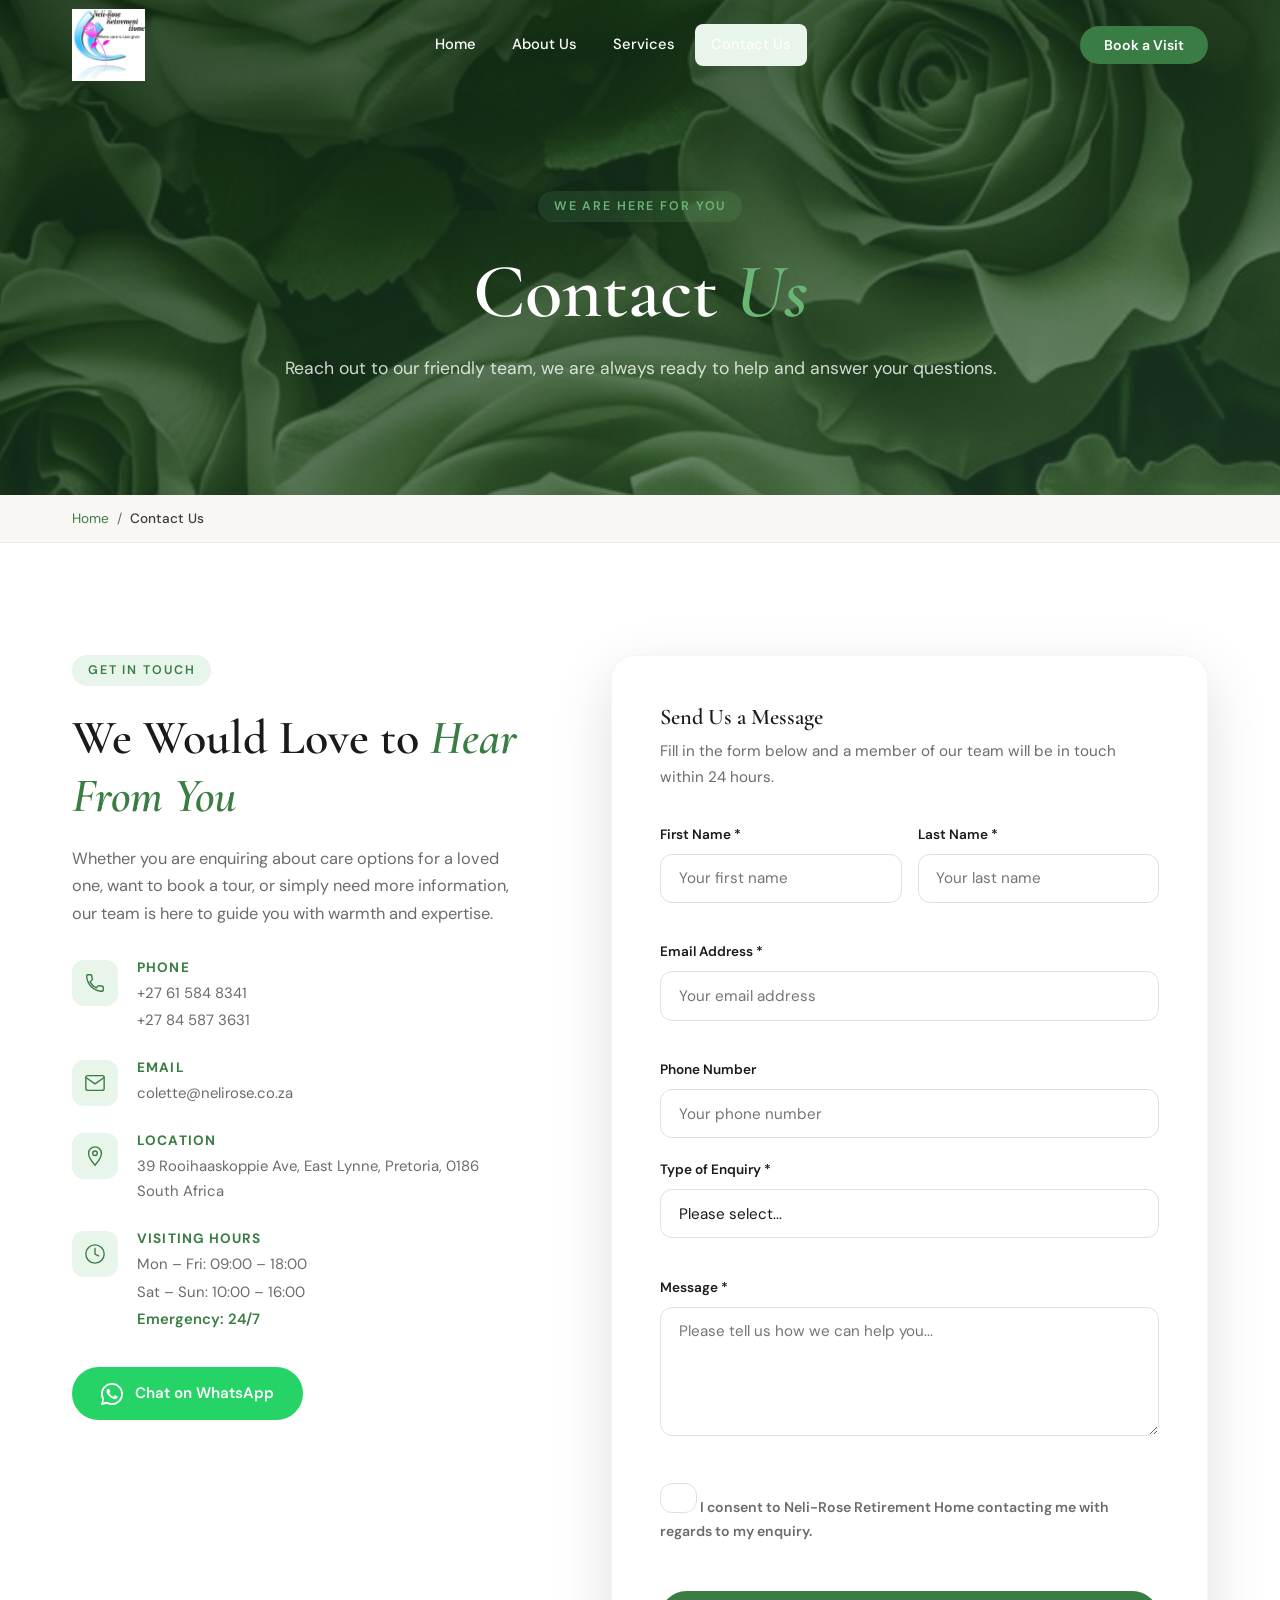
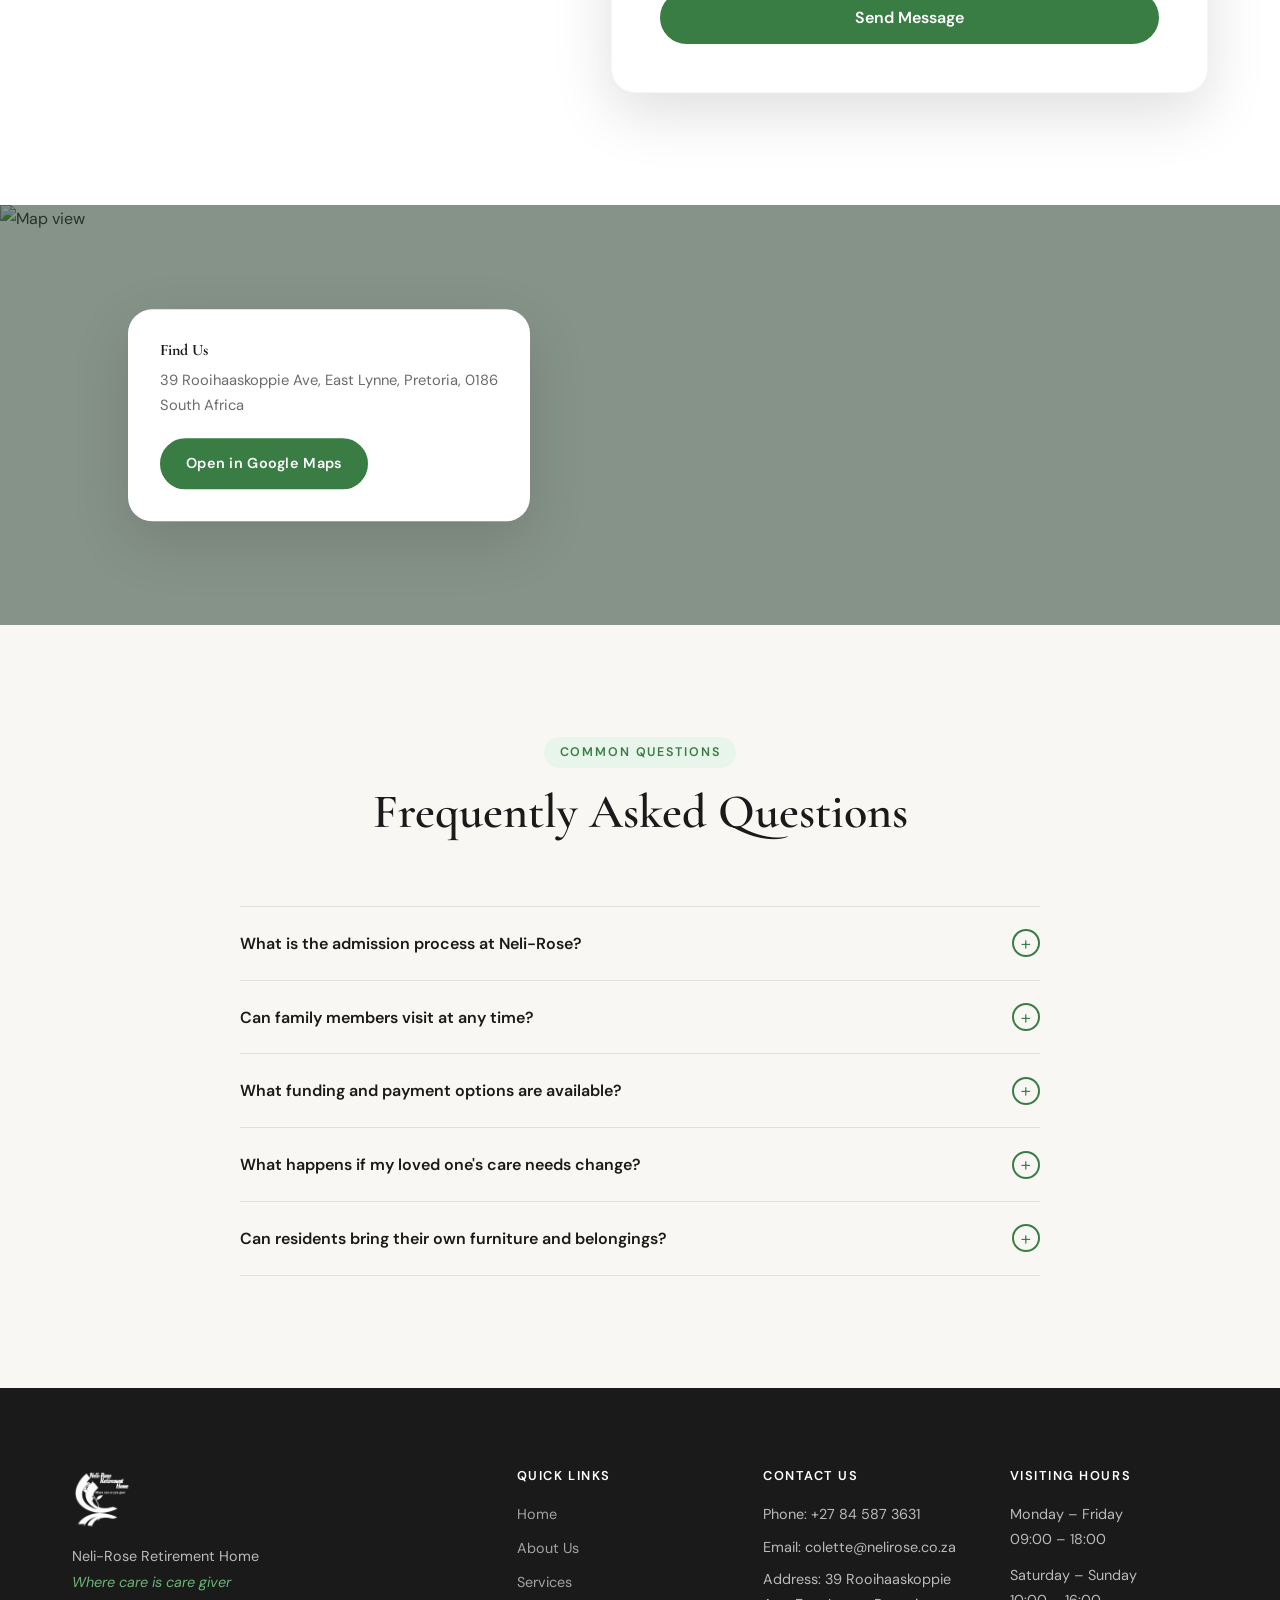
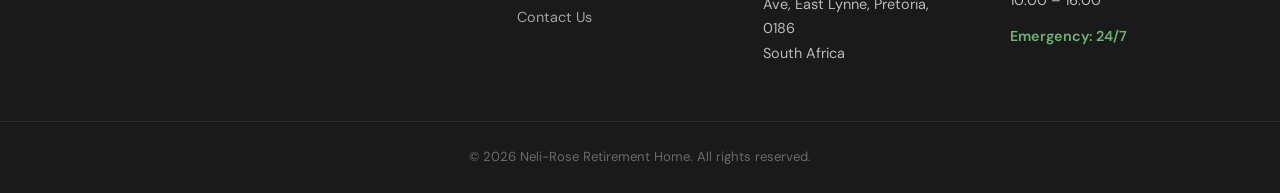
==== commit 1d841e53: "Add files via upload updated html files" ====
--- a/contact.html
+++ b/contact.html
@@ -13,12 +13,12 @@
 
   <nav class="navbar scrolled" id="navbar">
     <div class="nav-inner">
-      <a href="home.html" class="nav-logo">
+      <a href="index.html" class="nav-logo">
         <img src="Photos/Logo.png" alt="Neli-Rose Logo" onerror="this.style.display='none'"/>
         <span class="logo-fallback" style="display:none">Neli-Rose</span>
       </a>
       <ul class="nav-links">
-        <li><a href="home.html">Home</a></li>
+        <li><a href="index.html">Home</a></li>
         <li><a href="about.html">About Us</a></li>
         <li><a href="services.html">Services</a></li>
         <li><a href="contact.html" class="active">Contact Us</a></li>
@@ -27,7 +27,7 @@
       <button class="hamburger" id="hamburger"><span></span><span></span><span></span></button>
     </div>
     <div class="mobile-menu" id="mobileMenu">
-      <a href="home.html">Home</a>
+      <a href="index.html">Home</a>
       <a href="about.html">About Us</a>
       <a href="services.html">Services</a>
       <a href="contact.html">Contact Us</a>
@@ -46,7 +46,7 @@
 
   <div class="breadcrumb-bar">
     <div class="container">
-      <a href="home.html">Home</a> <span>/</span> <span>Contact Us</span>
+      <a href="index.html">Home</a> <span>/</span> <span>Contact Us</span>
     </div>
   </div>
 
@@ -262,7 +262,7 @@
       </div>
       <div class="footer-nav">
         <h4>Quick Links</h4>
-        <a href="home.html">Home</a>
+        <a href="index.html">Home</a>
         <a href="about.html">About Us</a>
         <a href="services.html">Services</a>
         <a href="contact.html">Contact Us</a>
--- a/home.css
+++ b/home.css
@@ -1,5 +1,5 @@
 /* =============================================
-   NELI-ROSE RETIREMENT HOME — HOME.CSS
+   NELI-ROSE RETIREMENT HOME- HOME.CSS
    Shared stylesheet used across ALL pages.
    Contains: CSS variables, base styles, navbar,
    buttons, hero, stats strip, sections,
@@ -50,7 +50,7 @@
 /* ---- GLOBAL RESET ----
    Removes default browser margin/padding.
    box-sizing: border-box means padding is included
-   inside element widths — avoids layout surprises. */
+   inside element widths  avoids layout surprises. */
 *, *::before, *::after {
   box-sizing: border-box;
   margin: 0;
@@ -60,7 +60,7 @@
 /* Smooth scrolling when anchor links are clicked */
 html { scroll-behavior: smooth; }
 
-/* Base body — font, background, text colour, no horizontal overflow */
+/* Base body  font, background, text colour, no horizontal overflow */
 body {
   font-family: 'DM Sans', sans-serif;
   background: var(--white);
